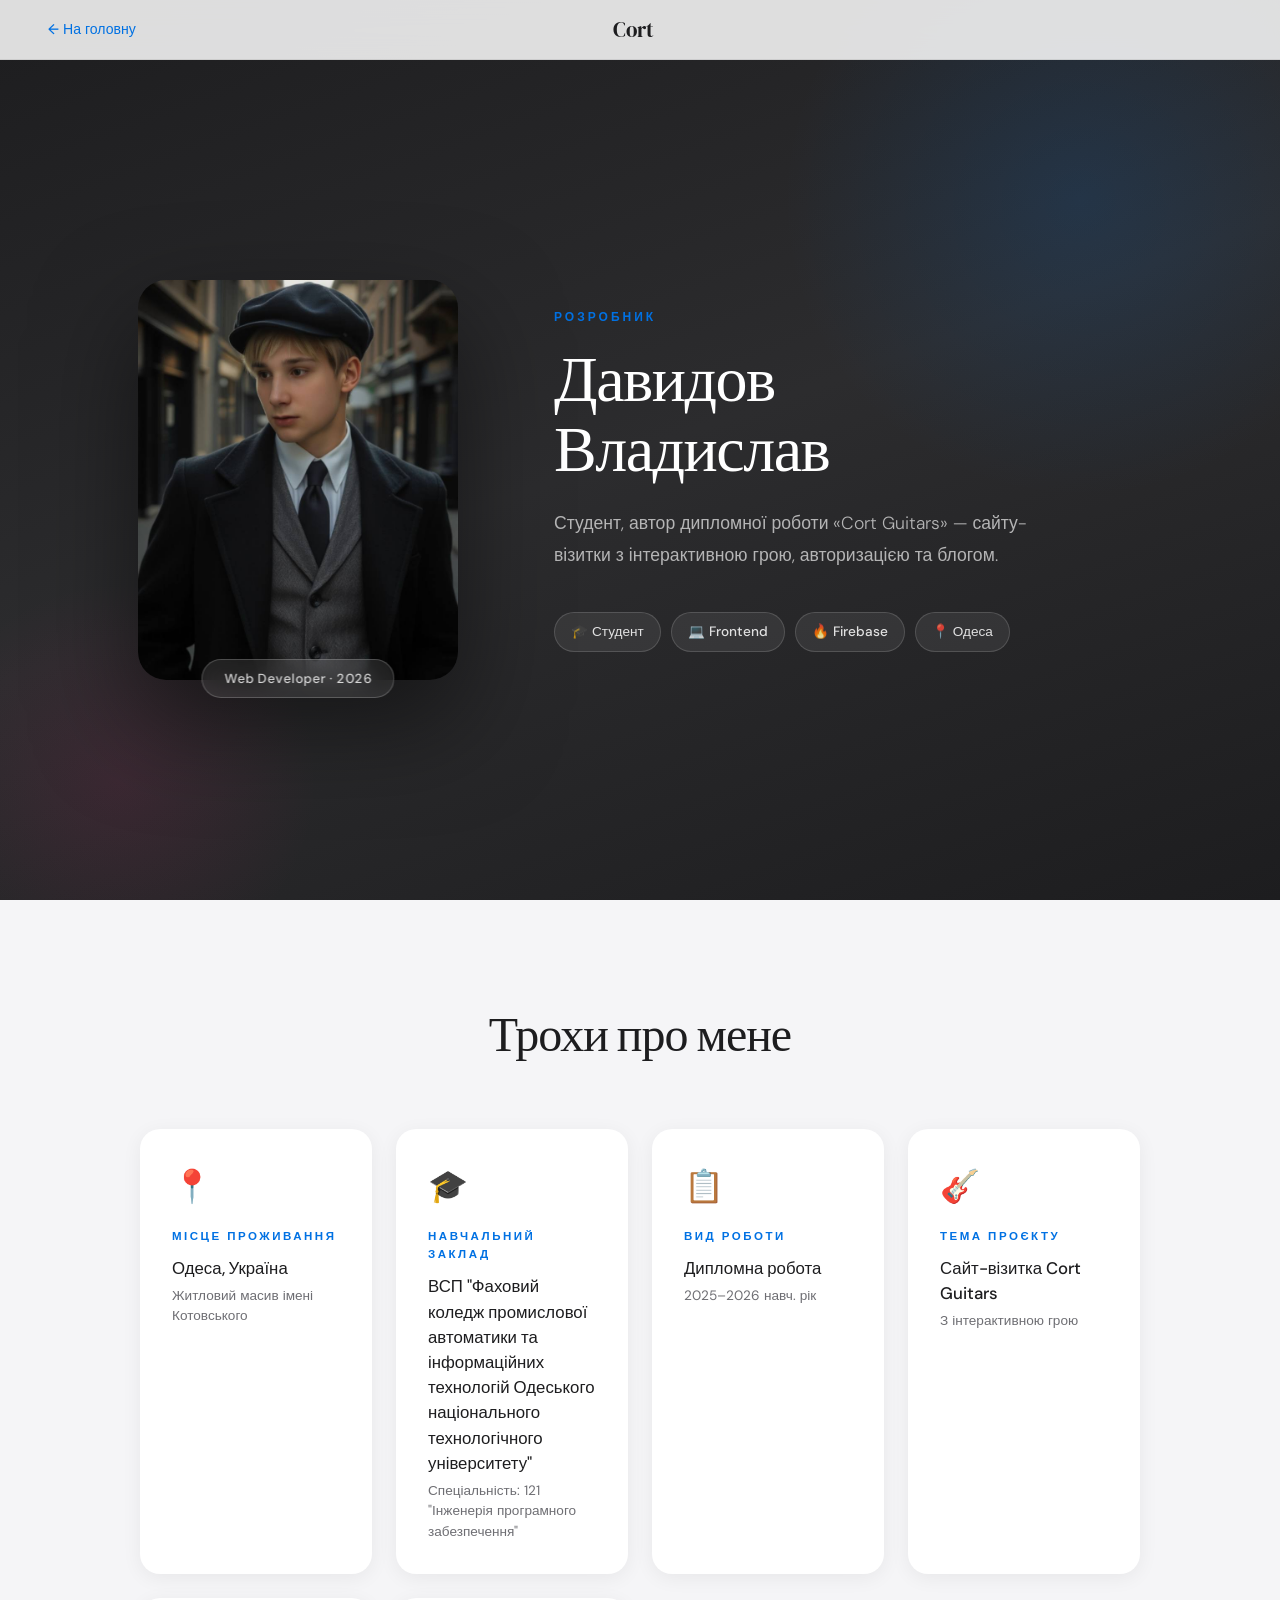
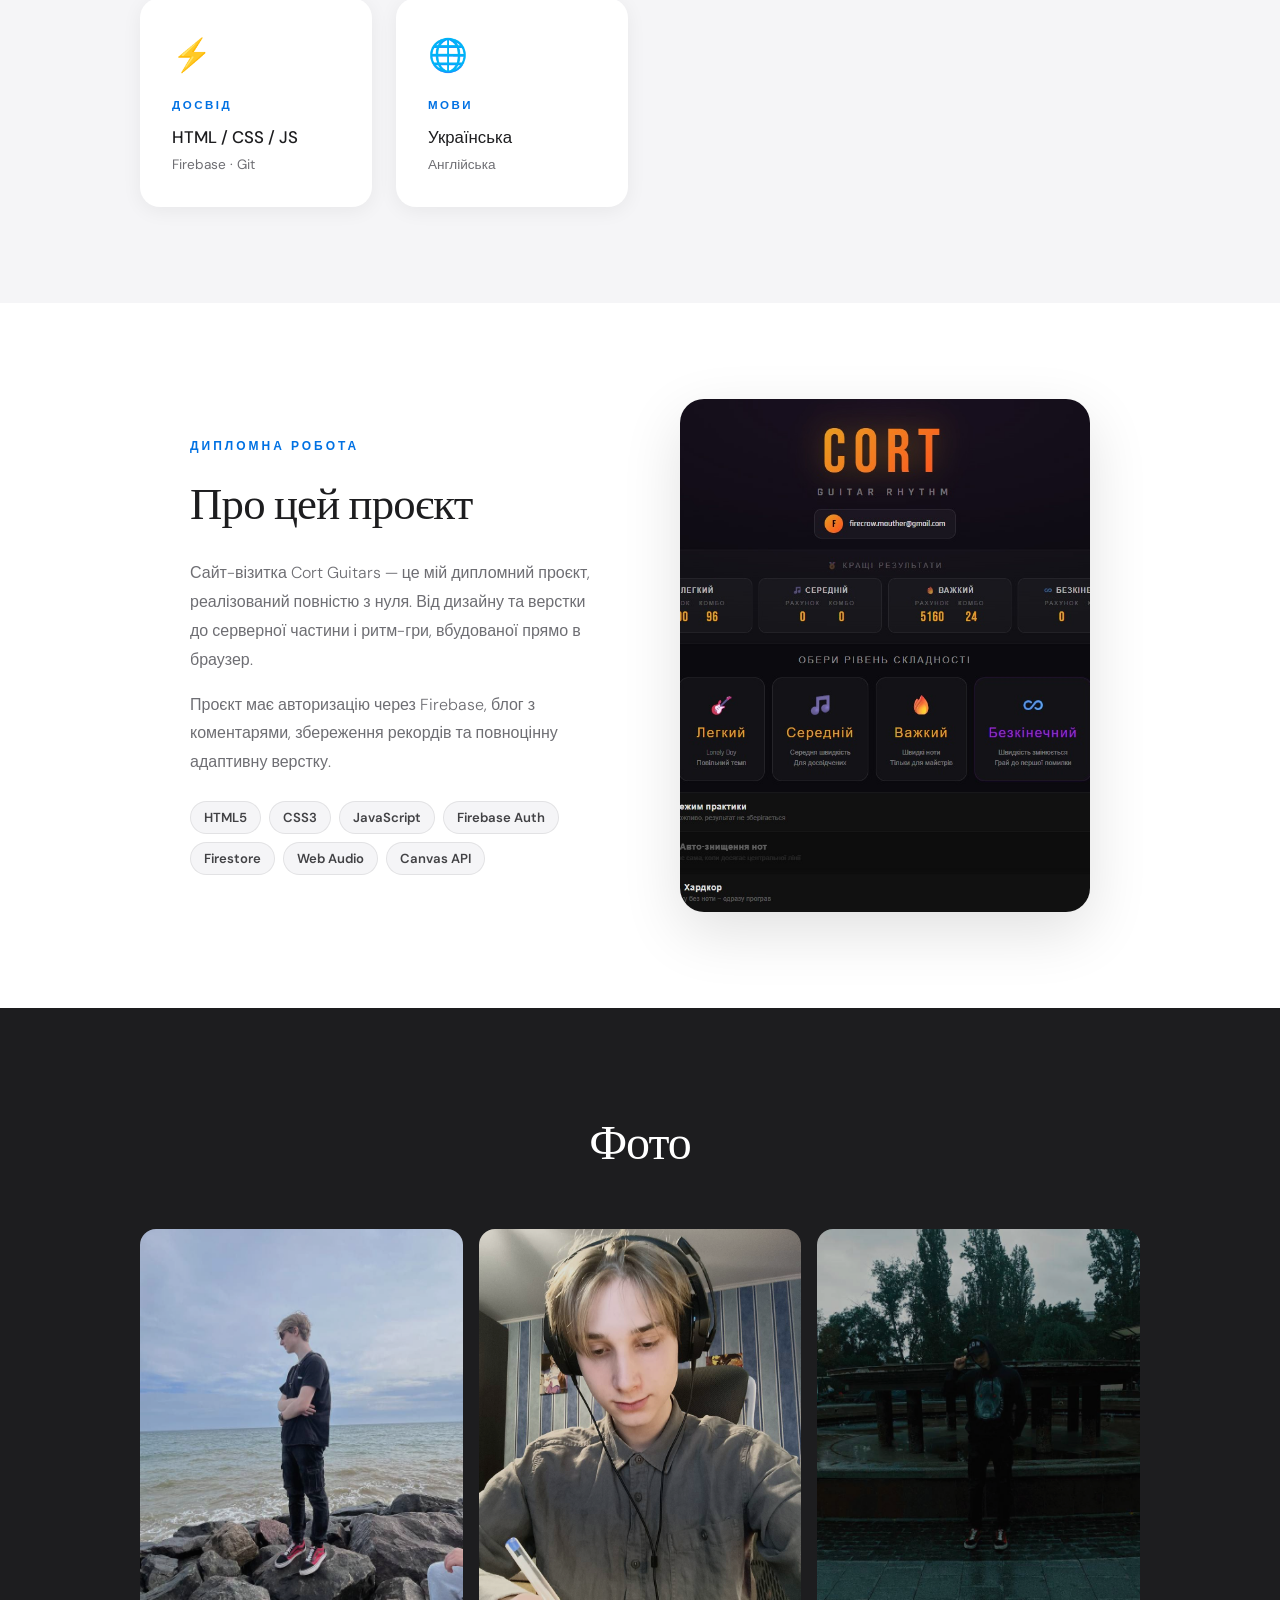
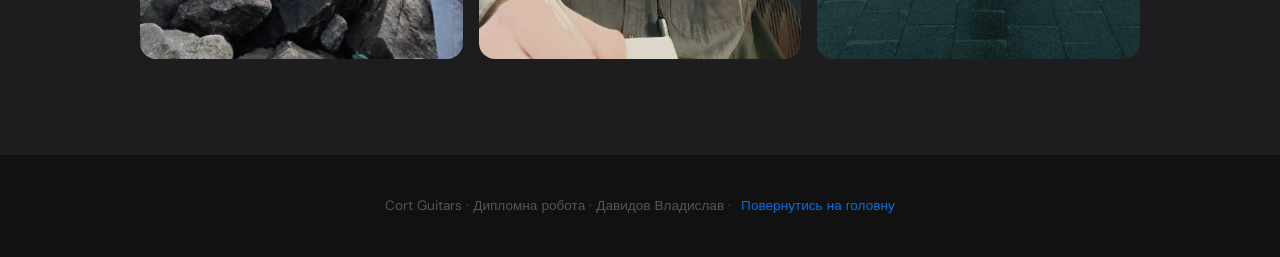
==== about-developer.html @ 2a9e4565 "first commit" ====
<!DOCTYPE html>
<html lang="uk">
<head>
  <meta charset="UTF-8">
  <meta name="viewport" content="width=device-width, initial-scale=1.0, viewport-fit=cover">
  <title>Про розробника — Cort Guitars</title>
  <link rel="preconnect" href="https://fonts.googleapis.com">
  <link href="https://fonts.googleapis.com/css2?family=DM+Sans:wght@300;400;500;600&family=DM+Serif+Display:ital@0;1&display=swap" rel="stylesheet">
  <style>
    :root {
      --font-head: 'DM Serif Display', Georgia, serif;
      --font-body: 'DM Sans', -apple-system, sans-serif;
      --black:  #1d1d1f;
      --gray-1: #424245;
      --gray-2: #6e6e73;
      --gray-bg: #f5f5f7;
      --white:  #ffffff;
      --accent: #0071e3;
    }

    *, *::before, *::after { box-sizing: border-box; margin: 0; padding: 0; }
    html { -webkit-font-smoothing: antialiased; }

    body {
      font-family: var(--font-body);
      color: var(--black);
      background: var(--white);
      line-height: 1.6;
    }

    a { text-decoration: none; color: inherit; }
    img { max-width: 100%; height: auto; display: block; }

    /* ── Navbar ── */
    .dev-nav {
      position: fixed;
      top: 0; left: 0; width: 100%;
      background: rgba(255,255,255,0.85);
      backdrop-filter: blur(20px);
      border-bottom: 1px solid rgba(0,0,0,0.08);
      z-index: 100;
      display: flex;
      align-items: center;
      justify-content: space-between;
      padding: 0 48px;
      height: 60px;
    }

    .dev-nav-logo {
      font-family: var(--font-head);
      font-size: 1.3rem;
      color: var(--black);
    }

    .dev-nav-back {
      display: inline-flex;
      align-items: center;
      gap: 6px;
      font-size: 0.88rem;
      font-weight: 500;
      color: var(--accent);
      transition: opacity 0.2s;
    }

    .dev-nav-back:hover { opacity: 0.75; }

    /* ── Hero ── */
    .dev-hero {
      padding-top: 60px;
      min-height: 100vh;
      background: linear-gradient(160deg, #1d1d1f 0%, #2c2c2e 50%, #1d1d1f 100%);
      color: #fff;
      display: flex;
      align-items: center;
      justify-content: center;
      position: relative;
      overflow: hidden;
    }

    /* Декоративні кола */
    .dev-hero::before {
      content: "";
      position: absolute;
      width: 600px; height: 600px;
      border-radius: 50%;
      background: radial-gradient(circle, rgba(0,113,227,0.15), transparent 70%);
      top: -100px; right: -100px;
      pointer-events: none;
    }

    .dev-hero::after {
      content: "";
      position: absolute;
      width: 400px; height: 400px;
      border-radius: 50%;
      background: radial-gradient(circle, rgba(221,36,118,0.1), transparent 70%);
      bottom: -80px; left: -80px;
      pointer-events: none;
    }

    .dev-hero-inner {
      display: flex;
      align-items: center;
      gap: 6rem;
      max-width: 1100px;
      width: 100%;
      padding: 4rem 3rem;
      position: relative;
      z-index: 1;
    }

    /* Фото */
    .dev-photo-wrap {
      flex-shrink: 0;
      position: relative;
    }

    .dev-photo-main {
      width: 320px;
      height: 400px;
      border-radius: 28px;
      object-fit: cover;
      object-position: top;
      box-shadow: 0 40px 100px rgba(0,0,0,0.5);
    }

    /* Плашка з ім'ям під фото */
    .dev-photo-badge {
      position: absolute;
      bottom: -18px;
      left: 50%;
      transform: translateX(-50%);
      background: rgba(255,255,255,0.1);
      backdrop-filter: blur(12px);
      border: 1px solid rgba(255,255,255,0.2);
      border-radius: 20px;
      padding: 8px 22px;
      white-space: nowrap;
      font-size: 0.82rem;
      font-weight: 500;
      color: rgba(255,255,255,0.8);
      letter-spacing: 0.5px;
    }

    .dev-hero-text { flex: 1; }

    .dev-eyebrow {
      font-size: 0.75rem;
      font-weight: 600;
      letter-spacing: 3px;
      text-transform: uppercase;
      color: var(--accent);
      margin-bottom: 1rem;
      display: block;
    }

    .dev-hero-text h1 {
      font-family: var(--font-head);
      font-size: clamp(2.4rem, 5vw, 4rem);
      font-weight: 400;
      line-height: 1.1;
      letter-spacing: -1.5px;
      margin-bottom: 1.5rem;
    }

    .dev-hero-text .subtitle {
      font-size: 1.1rem;
      color: rgba(255,255,255,0.65);
      font-weight: 300;
      line-height: 1.8;
      margin-bottom: 2.5rem;
      max-width: 480px;
    }

    /* Бейджі */
    .dev-badges {
      display: flex;
      gap: 10px;
      flex-wrap: wrap;
    }

    .dev-badge {
      display: inline-flex;
      align-items: center;
      gap: 6px;
      padding: 8px 16px;
      border-radius: 20px;
      font-size: 0.85rem;
      font-weight: 500;
      border: 1px solid rgba(255,255,255,0.15);
      background: rgba(255,255,255,0.07);
      color: rgba(255,255,255,0.85);
    }

    /* ── Секція фактів ── */
    .dev-facts {
      background: var(--gray-bg);
      padding: 6rem 3rem;
    }

    .dev-facts-inner {
      max-width: 1000px;
      margin: 0 auto;
      text-align: center;
    }

    .dev-facts h2 {
      font-family: var(--font-head);
      font-size: clamp(2rem, 4vw, 3rem);
      font-weight: 400;
      letter-spacing: -1px;
      margin-bottom: 3.5rem;
    }

    .dev-grid {
      display: grid;
      grid-template-columns: repeat(auto-fit, minmax(220px, 1fr));
      gap: 1.5rem;
    }

    .dev-card {
      background: var(--white);
      border-radius: 20px;
      padding: 2rem;
      text-align: left;
      box-shadow: 0 4px 20px rgba(0,0,0,0.06);
      transition: transform 0.3s, box-shadow 0.3s;
    }

    .dev-card:hover {
      transform: translateY(-4px);
      box-shadow: 0 12px 40px rgba(0,0,0,0.1);
    }

    .dev-card-icon { font-size: 2rem; margin-bottom: 1rem; }

    .dev-card h3 {
      font-size: 0.72rem;
      font-weight: 600;
      letter-spacing: 2.5px;
      text-transform: uppercase;
      color: var(--accent);
      margin-bottom: 0.6rem;
    }

    .dev-card p {
      font-size: 1.05rem;
      font-weight: 500;
      color: var(--black);
      line-height: 1.5;
    }

    .dev-card .sub {
      font-size: 0.85rem;
      color: var(--gray-2);
      margin-top: 0.3rem;
      font-weight: 400;
    }

    /* ── Секція "Про проєкт" ── */
    .dev-project {
      background: var(--white);
      padding: 6rem 3rem;
    }

    .dev-project-inner {
      max-width: 900px;
      margin: 0 auto;
      display: grid;
      grid-template-columns: 1fr 1fr;
      gap: 5rem;
      align-items: center;
    }

    .dev-project-text h2 {
      font-family: var(--font-head);
      font-size: clamp(1.8rem, 3.5vw, 2.8rem);
      font-weight: 400;
      letter-spacing: -0.8px;
      margin-bottom: 1.2rem;
    }

    .dev-project-text p {
      color: var(--gray-2);
      line-height: 1.8;
      font-size: 1rem;
      font-weight: 300;
      margin-bottom: 1rem;
    }

    /* Стек технологій */
    .tech-stack {
      display: flex;
      flex-wrap: wrap;
      gap: 8px;
      margin-top: 1.5rem;
    }

    .tech-tag {
      padding: 5px 13px;
      border-radius: 20px;
      background: var(--gray-bg);
      font-size: 0.82rem;
      font-weight: 600;
      color: var(--gray-1);
      border: 1px solid rgba(0,0,0,0.08);
    }

    .dev-project-photo {
      border-radius: 24px;
      overflow: hidden;
      box-shadow: 0 20px 60px rgba(0,0,0,0.12);
      aspect-ratio: 4/5;
    }

    .dev-project-photo img {
      width: 100%;
      height: 100%;
      object-fit: cover;
    }

    /* ── Галерея фото ── */
    .dev-gallery {
      background: var(--black);
      padding: 6rem 3rem;
    }

    .dev-gallery h2 {
      font-family: var(--font-head);
      font-size: clamp(2rem, 4vw, 3rem);
      font-weight: 400;
      letter-spacing: -1px;
      color: #fff;
      text-align: center;
      margin-bottom: 3rem;
    }

    .dev-gallery-grid {
      display: grid;
      grid-template-columns: repeat(3, 1fr);
      gap: 1rem;
      max-width: 1000px;
      margin: 0 auto;
    }

    .dev-gallery-grid img {
      border-radius: 16px;
      aspect-ratio: 3/4;
      object-fit: cover;
      width: 100%;
      transition: transform 0.4s, opacity 0.4s;
      opacity: 0.85;
    }

    .dev-gallery-grid img:hover {
      transform: scale(1.03);
      opacity: 1;
    }

    /* Плейсхолдер для відсутніх фото */
    .photo-placeholder {
      border-radius: 16px;
      aspect-ratio: 3/4;
      background: rgba(255,255,255,0.05);
      border: 1px dashed rgba(255,255,255,0.15);
      display: flex;
      flex-direction: column;
      align-items: center;
      justify-content: center;
      gap: 8px;
      color: rgba(255,255,255,0.3);
      font-size: 0.85rem;
    }

    .photo-placeholder .ph-icon { font-size: 2rem; }

    /* ── Footer ── */
    .dev-footer {
      background: #111;
      color: #555;
      text-align: center;
      padding: 2.5rem;
      font-size: 0.85rem;
    }

    .dev-footer a {
      color: var(--accent);
      margin-left: 6px;
    }

    /* ── Адаптив ── */
    @media (max-width: 900px) {
      .dev-hero-inner {
        flex-direction: column;
        text-align: center;
        gap: 3rem;
        padding: 3rem 2rem;
      }
      .dev-photo-main { width: 240px; height: 300px; }
      .dev-badges { justify-content: center; }
      .dev-hero-text .subtitle { margin: 0 auto 2rem; }

      .dev-project-inner { grid-template-columns: 1fr; gap: 2.5rem; }
      .dev-project-photo { aspect-ratio: 16/9; }

      .dev-gallery-grid { grid-template-columns: repeat(2, 1fr); }
    }

    @media (max-width: 600px) {
      .dev-nav { padding: 0 20px; }
      .dev-nav-logo { font-size: 1.1rem; }
      .dev-facts { padding: 4rem 1.5rem; }
      .dev-project { padding: 4rem 1.5rem; }
      .dev-gallery { padding: 4rem 1.5rem; }
      .dev-gallery-grid { grid-template-columns: 1fr 1fr; gap: 0.75rem; }
    }
  </style>
</head>
<body>

<!-- Навігація -->
<nav class="dev-nav">
  <a href="index.html" class="dev-nav-back">← На головну</a>
  <span class="dev-nav-logo">Cort</span>
  <span style="width: 100px;"></span><!-- балансер -->
</nav>

<!-- ══════════════════════════════════════════
     HERO
     ══════════════════════════════════════════ -->
<section class="dev-hero">
  <div class="dev-hero-inner">

    <div class="dev-photo-wrap">
      <!-- Заміни src на своє фото, наприклад images/developer-main.jpg -->
      <img
        src="images/developer-main.jpg"
        alt="Ваше фото"
        class="dev-photo-main"
        onerror="this.style.background='#2c2c2e'; this.style.minHeight='400px';"
      >
      <div class="dev-photo-badge">Web Developer · 2026</div>
    </div>

    <div class="dev-hero-text">
      <span class="dev-eyebrow">Розробник</span>

      <!-- Заміни на своє ім'я -->
      <h1>Давидов<br>Владислав</h1>

      <!-- Заміни на свій опис -->
      <p class="subtitle">
        Студент, автор дипломної роботи «Cort Guitars» — сайту-візитки з інтерактивною грою, авторизацією та блогом.
      </p>

      <div class="dev-badges">
        <span class="dev-badge">🎓 Студент</span>
        <span class="dev-badge">💻 Frontend</span>
        <span class="dev-badge">🔥 Firebase</span>
        <span class="dev-badge">📍 Одеса</span>
      </div>
    </div>

  </div>
</section>

<!-- ══════════════════════════════════════════
     ФАКТИ / КАРТКИ
     ══════════════════════════════════════════ -->
<section class="dev-facts">
  <div class="dev-facts-inner">
    <h2>Трохи про мене</h2>

    <div class="dev-grid">

      <div class="dev-card">
        <div class="dev-card-icon">📍</div>
        <h3>Місце проживання</h3>
        <!-- Заміни на своє місто -->
        <p>Одеса, Україна</p>
        <p class="sub">Житловий масив імені Котовського</p>
      </div>

      <div class="dev-card">
        <div class="dev-card-icon">🎓</div>
        <h3>Навчальний заклад</h3>
        <!-- Заміни на свій коледж -->
        <p>ВСП "Фаховий коледж промислової автоматики та інформаційних технологій Одеського національного технологічного університету"</p>
        <p class="sub">Спеціальність: 121 "Інженерія програмного забезпечення"</p>
      </div>

      <div class="dev-card">
        <div class="dev-card-icon">📋</div>
        <h3>Вид роботи</h3>
        <p>Дипломна робота</p>
        <p class="sub">2025–2026 навч. рік</p>
      </div>

      <div class="dev-card">
        <div class="dev-card-icon">🎸</div>
        <h3>Тема проєкту</h3>
        <p>Сайт-візитка Cort Guitars</p>
        <p class="sub">З інтерактивною грою</p>
      </div>

      <div class="dev-card">
        <div class="dev-card-icon">⚡</div>
        <h3>Досвід</h3>
        <!-- Заміни на свій -->
        <p>HTML / CSS / JS</p>
        <p class="sub">Firebase · Git</p>
      </div>

      <div class="dev-card">
        <div class="dev-card-icon">🌐</div>
        <h3>Мови</h3>
        <!-- Заміни на свої -->
        <p>Українська</p>
        <p class="sub">Англійська</p>
      </div>

    </div>
  </div>
</section>

<!-- ══════════════════════════════════════════
     ПРО ПРОЄКТ
     ══════════════════════════════════════════ -->
<section class="dev-project">
  <div class="dev-project-inner">

    <div class="dev-project-text">
      <span style="font-size:0.75rem;font-weight:600;letter-spacing:3px;text-transform:uppercase;color:var(--accent);margin-bottom:0.8rem;display:block;">Дипломна робота</span>
      <h2>Про цей проєкт</h2>

      <!-- Заміни на свій опис -->
      <p>
        Сайт-візитка Cort Guitars — це мій дипломний проєкт, реалізований повністю з нуля.
        Від дизайну та верстки до серверної частини і ритм-гри, вбудованої прямо в браузер.
      </p>
      <p>
        Проєкт має авторизацію через Firebase, блог з коментарями,
        збереження рекордів та повноцінну адаптивну верстку.
      </p>

      <div class="tech-stack">
        <span class="tech-tag">HTML5</span>
        <span class="tech-tag">CSS3</span>
        <span class="tech-tag">JavaScript</span>
        <span class="tech-tag">Firebase Auth</span>
        <span class="tech-tag">Firestore</span>
        <span class="tech-tag">Web Audio</span>
        <span class="tech-tag">Canvas API</span>
      </div>
    </div>

    <div class="dev-project-photo">
      <!-- Заміни на фото проєкту або ще одне своє фото -->
      <img
        src="images/developer-project.jpg"
        alt="Скріншот проєкту"
        onerror="this.parentElement.style.background='#f5f5f7'; this.style.display='none';"
      >
    </div>

  </div>
</section>

<!-- ══════════════════════════════════════════
     ГАЛЕРЕЯ ФОТО
     ══════════════════════════════════════════ -->
<section class="dev-gallery">
  <h2>Фото</h2>

  <div class="dev-gallery-grid">
    <!-- Заміни src на свої фотографії -->

    <img src="images/developer-photo1.jpg" alt="Фото 1"
         onerror="this.outerHTML='<div class=&quot;photo-placeholder&quot;><span class=&quot;ph-icon&quot;>📷</span><span>Додай фото</span></div>'">

    <img src="images/developer-photo2.jpg" alt="Фото 2"
         onerror="this.outerHTML='<div class=&quot;photo-placeholder&quot;><span class=&quot;ph-icon&quot;>📷</span><span>Додай фото</span></div>'">

    <img src="images/developer-photo3.jpg" alt="Фото 3"
         onerror="this.outerHTML='<div class=&quot;photo-placeholder&quot;><span class=&quot;ph-icon&quot;>📷</span><span>Додай фото</span></div>'">

  </div>
</section>

<!-- Footer -->
<div class="dev-footer">
  Cort Guitars · Дипломна робота · Давидов Владислав ·
  <a href="index.html">Повернутись на головну</a>
</div>

</body>
</html>
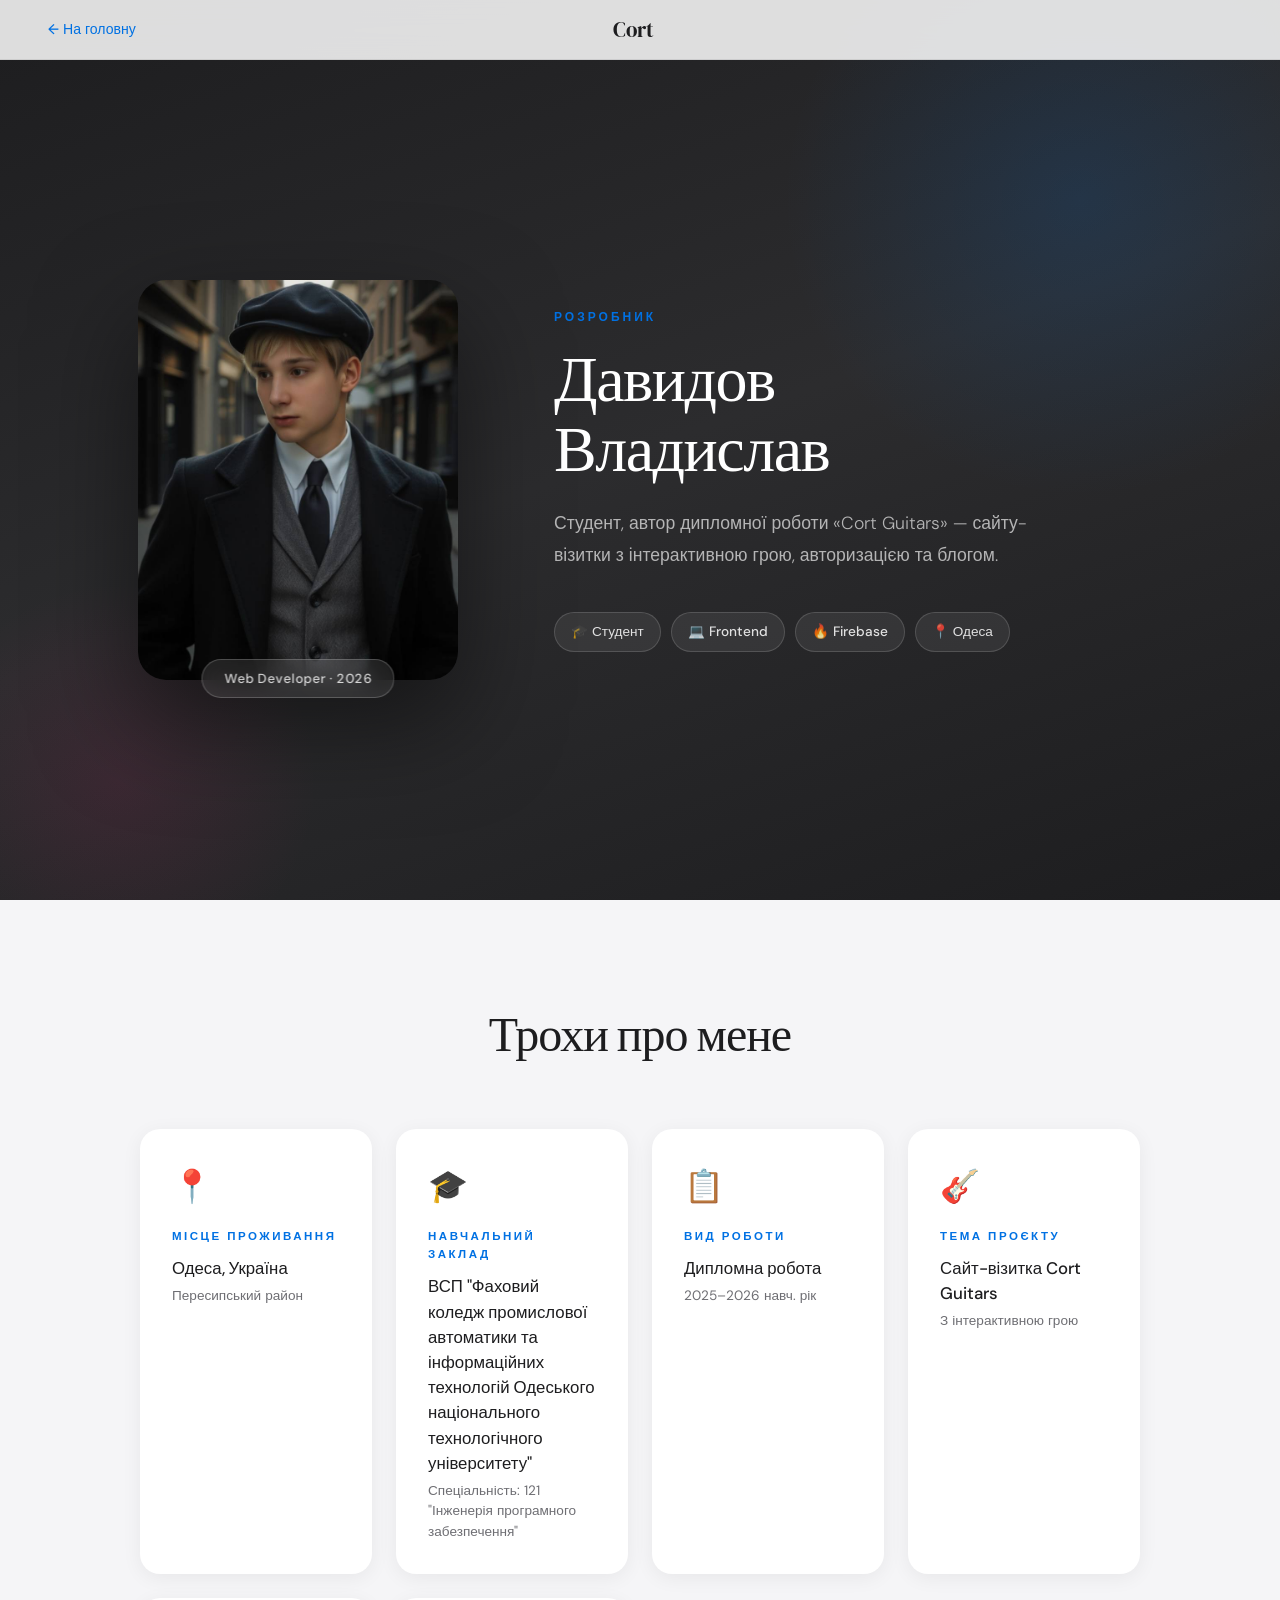
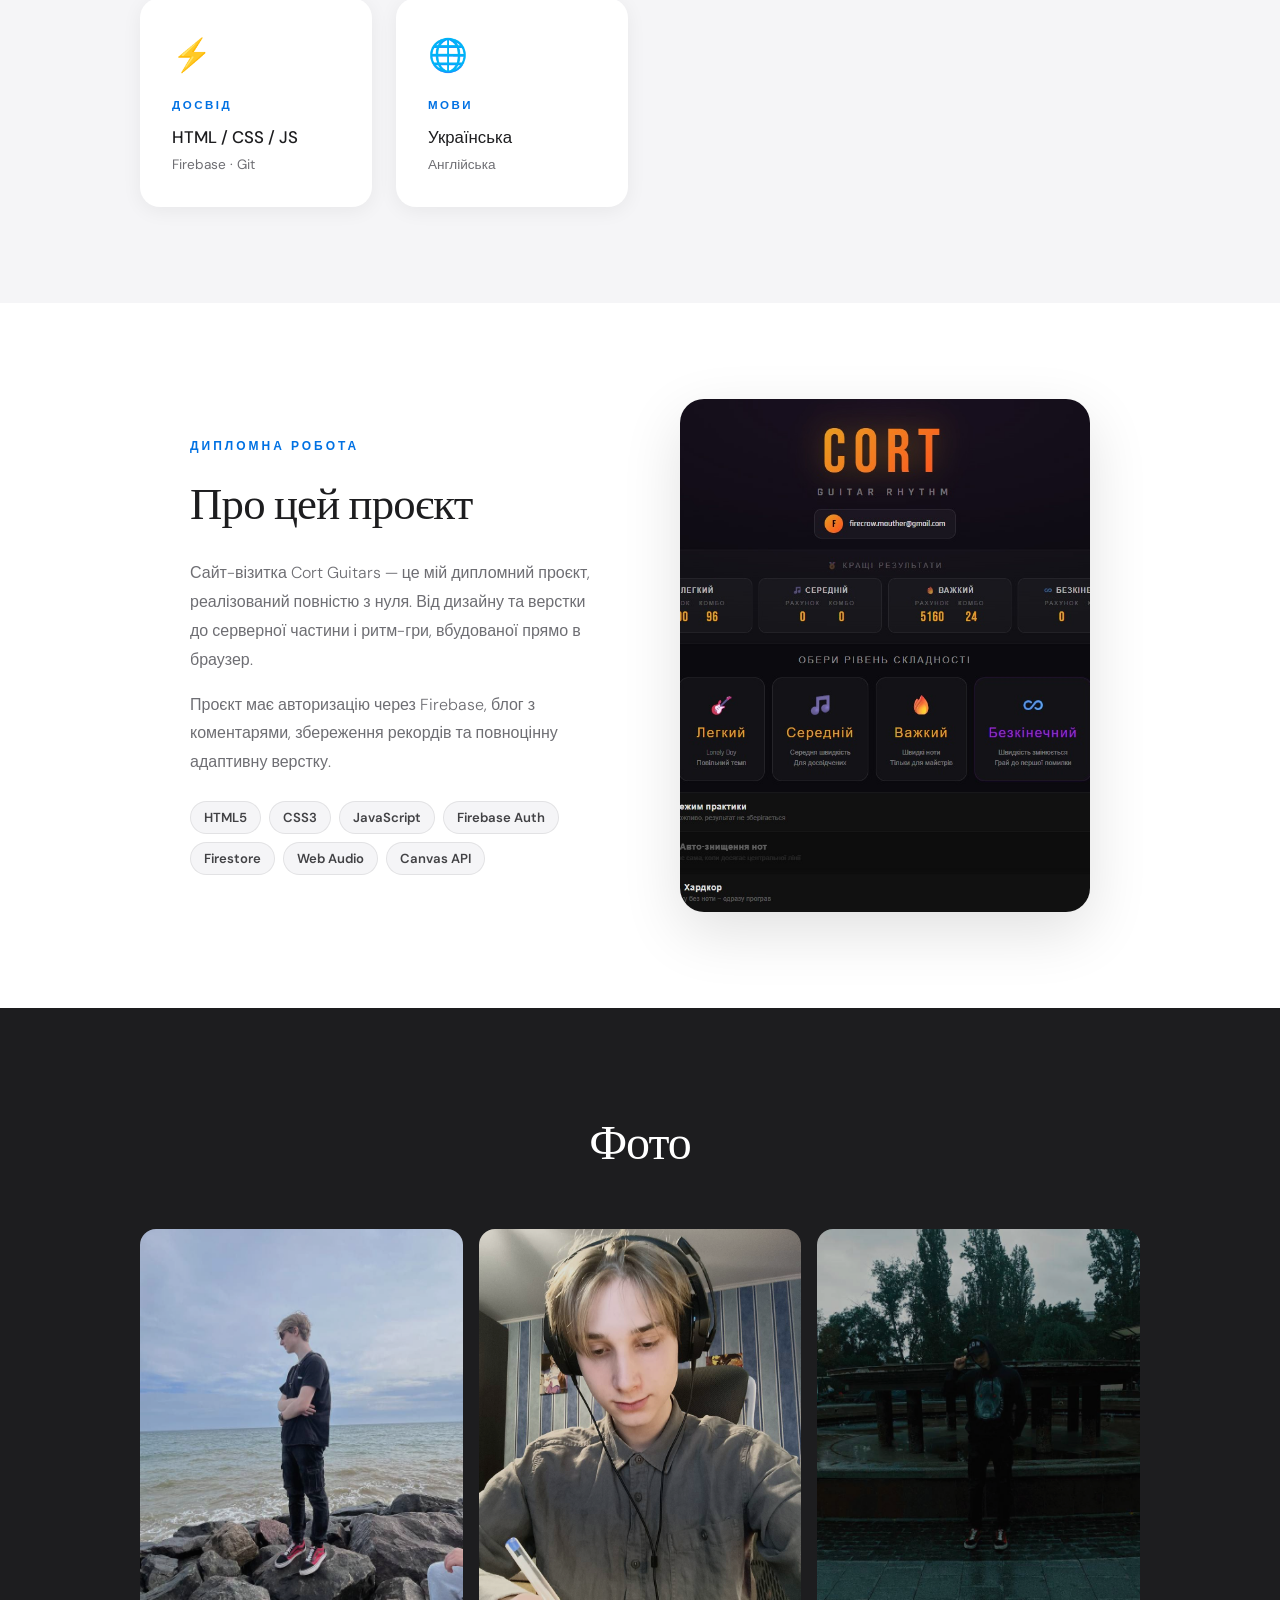
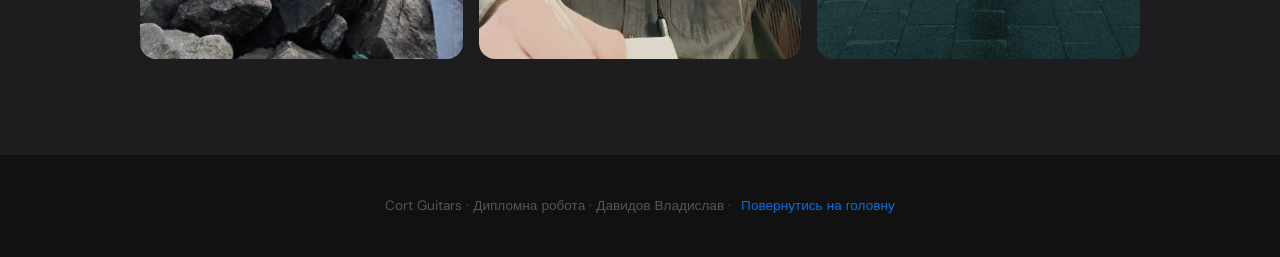
==== commit 5c41ba28: "Оновлення: Нікнейми, лідерборд, оновлення політики використання, інші невеликі зміни" ====
--- a/about-developer.html
+++ b/about-developer.html
@@ -432,7 +432,6 @@
   <div class="dev-hero-inner">
 
     <div class="dev-photo-wrap">
-      <!-- Заміни src на своє фото, наприклад images/developer-main.jpg -->
       <img
         src="images/developer-main.jpg"
         alt="Ваше фото"
@@ -445,10 +444,8 @@
     <div class="dev-hero-text">
       <span class="dev-eyebrow">Розробник</span>
 
-      <!-- Заміни на своє ім'я -->
       <h1>Давидов<br>Владислав</h1>
 
-      <!-- Заміни на свій опис -->
       <p class="subtitle">
         Студент, автор дипломної роботи «Cort Guitars» — сайту-візитки з інтерактивною грою, авторизацією та блогом.
       </p>
@@ -476,15 +473,13 @@
       <div class="dev-card">
         <div class="dev-card-icon">📍</div>
         <h3>Місце проживання</h3>
-        <!-- Заміни на своє місто -->
         <p>Одеса, Україна</p>
-        <p class="sub">Житловий масив імені Котовського</p>
+        <p class="sub">Пересипський район</p>
       </div>
 
       <div class="dev-card">
         <div class="dev-card-icon">🎓</div>
         <h3>Навчальний заклад</h3>
-        <!-- Заміни на свій коледж -->
         <p>ВСП "Фаховий коледж промислової автоматики та інформаційних технологій Одеського національного технологічного університету"</p>
         <p class="sub">Спеціальність: 121 "Інженерія програмного забезпечення"</p>
       </div>
@@ -533,7 +528,7 @@
       <span style="font-size:0.75rem;font-weight:600;letter-spacing:3px;text-transform:uppercase;color:var(--accent);margin-bottom:0.8rem;display:block;">Дипломна робота</span>
       <h2>Про цей проєкт</h2>
 
-      <!-- Заміни на свій опис -->
+
       <p>
         Сайт-візитка Cort Guitars — це мій дипломний проєкт, реалізований повністю з нуля.
         Від дизайну та верстки до серверної частини і ритм-гри, вбудованої прямо в браузер.
